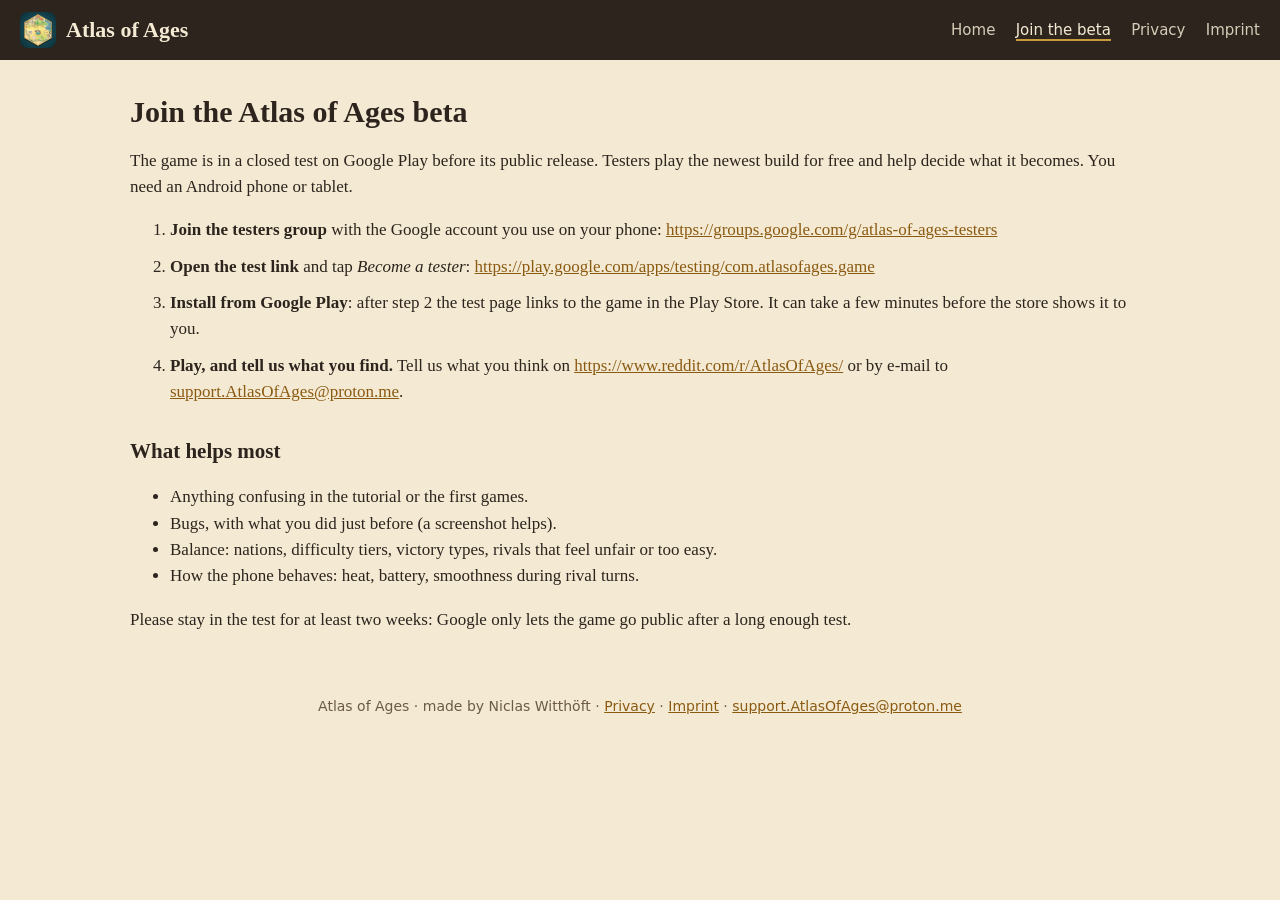
==== beta.html @ f2128bc7 "Add files via upload" ====
<!doctype html>
<html lang="en"><head><meta charset="utf-8"><meta name="viewport" content="width=device-width, initial-scale=1">
<title>Atlas of Ages beta</title><link rel="icon" href="img/icon.png"><link rel="stylesheet" href="style.css"></head>
<body><header><a class="brand" href="index.html"><img src="img/icon.png" alt="">Atlas of Ages</a><nav><a href="index.html">Home</a> <a href="beta.html" class=on>Join the beta</a> <a href="privacy.html">Privacy</a> <a href="imprint.html">Imprint</a></nav></header>
<main>
<section><h1>Join the Atlas of Ages beta</h1>
<p>The game is in a closed test on Google Play before its public release. Testers play the newest build for free
and help decide what it becomes. You need an Android phone or tablet.</p>
<ol class="steps">
<li><b>Join the testers group</b> with the Google account you use on your phone:
<a href="https://groups.google.com/g/atlas-of-ages-testers">https://groups.google.com/g/atlas-of-ages-testers</a></li>
<li><b>Open the test link</b> and tap <i>Become a tester</i>: <a href="https://play.google.com/apps/testing/com.atlasofages.game">https://play.google.com/apps/testing/com.atlasofages.game</a></li>
<li><b>Install from Google Play</b>: after step 2 the test page links to the game in the Play Store. It can take a
few minutes before the store shows it to you.</li>
<li><b>Play, and tell us what you find.</b> Tell us what you think on <a href="https://www.reddit.com/r/AtlasOfAges/">https://www.reddit.com/r/AtlasOfAges/</a> or by e-mail to <a href="mailto:support.AtlasOfAges@proton.me">support.AtlasOfAges@proton.me</a>.</li></ol>
<h2>What helps most</h2><ul>
<li>Anything confusing in the tutorial or the first games.</li>
<li>Bugs, with what you did just before (a screenshot helps).</li>
<li>Balance: nations, difficulty tiers, victory types, rivals that feel unfair or too easy.</li>
<li>How the phone behaves: heat, battery, smoothness during rival turns.</li></ul>
<p>Please stay in the test for at least two weeks: Google only lets the game go public after a long enough test.</p>
</section>
</main>
<footer>Atlas of Ages · made by Niclas Witthöft · <a href="privacy.html">Privacy</a> · <a href="imprint.html">Imprint</a> · <a href="mailto:support.AtlasOfAges@proton.me">support.AtlasOfAges@proton.me</a></footer>
</body></html>
---- style.css ----
:root{--paper:#f4ead3;--paper2:#e9dcbd;--ink:#2c241d;--soft:#6b5a48;--brass:#c89a3c;--leather:#2c241d}
*{box-sizing:border-box}body{margin:0;background:var(--paper);color:var(--ink);font:17px/1.55 Georgia,'Times New Roman',serif}
header{display:flex;flex-wrap:wrap;gap:12px;align-items:center;justify-content:space-between;padding:12px 20px;background:var(--leather)}
header a{color:#f4ead3;text-decoration:none}.brand{display:flex;align-items:center;gap:10px;font-size:22px;font-weight:bold}
.brand img{width:36px;height:36px;border-radius:8px}nav a{margin-left:16px;font-family:system-ui,sans-serif;font-size:15px;opacity:.85}
nav a.on,nav a:hover{opacity:1;border-bottom:2px solid var(--brass)}main{max-width:1060px;margin:0 auto;padding:24px 20px}
h1{font-size:30px;line-height:1.25;margin:.3em 0}h2{font-size:21px;margin:1.4em 0 .4em}a{color:#8a5a12}
.hero{text-align:center;padding:12px 0 8px}.hero p{max-width:720px;margin:10px auto 18px;color:var(--soft)}
.play{display:inline-block;background:var(--brass);color:var(--ink);padding:12px 22px;border-radius:10px;font:bold 17px system-ui,sans-serif;text-decoration:none;box-shadow:0 2px 0 #846124}
.banner{width:100%;border-radius:12px;margin:22px 0;box-shadow:0 3px 10px rgba(0,0,0,.25)}
.cols{display:grid;grid-template-columns:repeat(auto-fit,minmax(300px,1fr));gap:24px}
.cols>div{background:var(--paper2);border:1px solid #d4c39b;border-radius:12px;padding:6px 20px 14px}
.shots{display:grid;grid-template-columns:repeat(auto-fit,minmax(300px,1fr));gap:12px;margin:26px 0}
.shots img{width:100%;border-radius:8px;box-shadow:0 2px 6px rgba(0,0,0,.2)}.center{text-align:center}
.steps li{margin:10px 0}footer{text-align:center;padding:24px;color:var(--soft);font:14px system-ui,sans-serif}
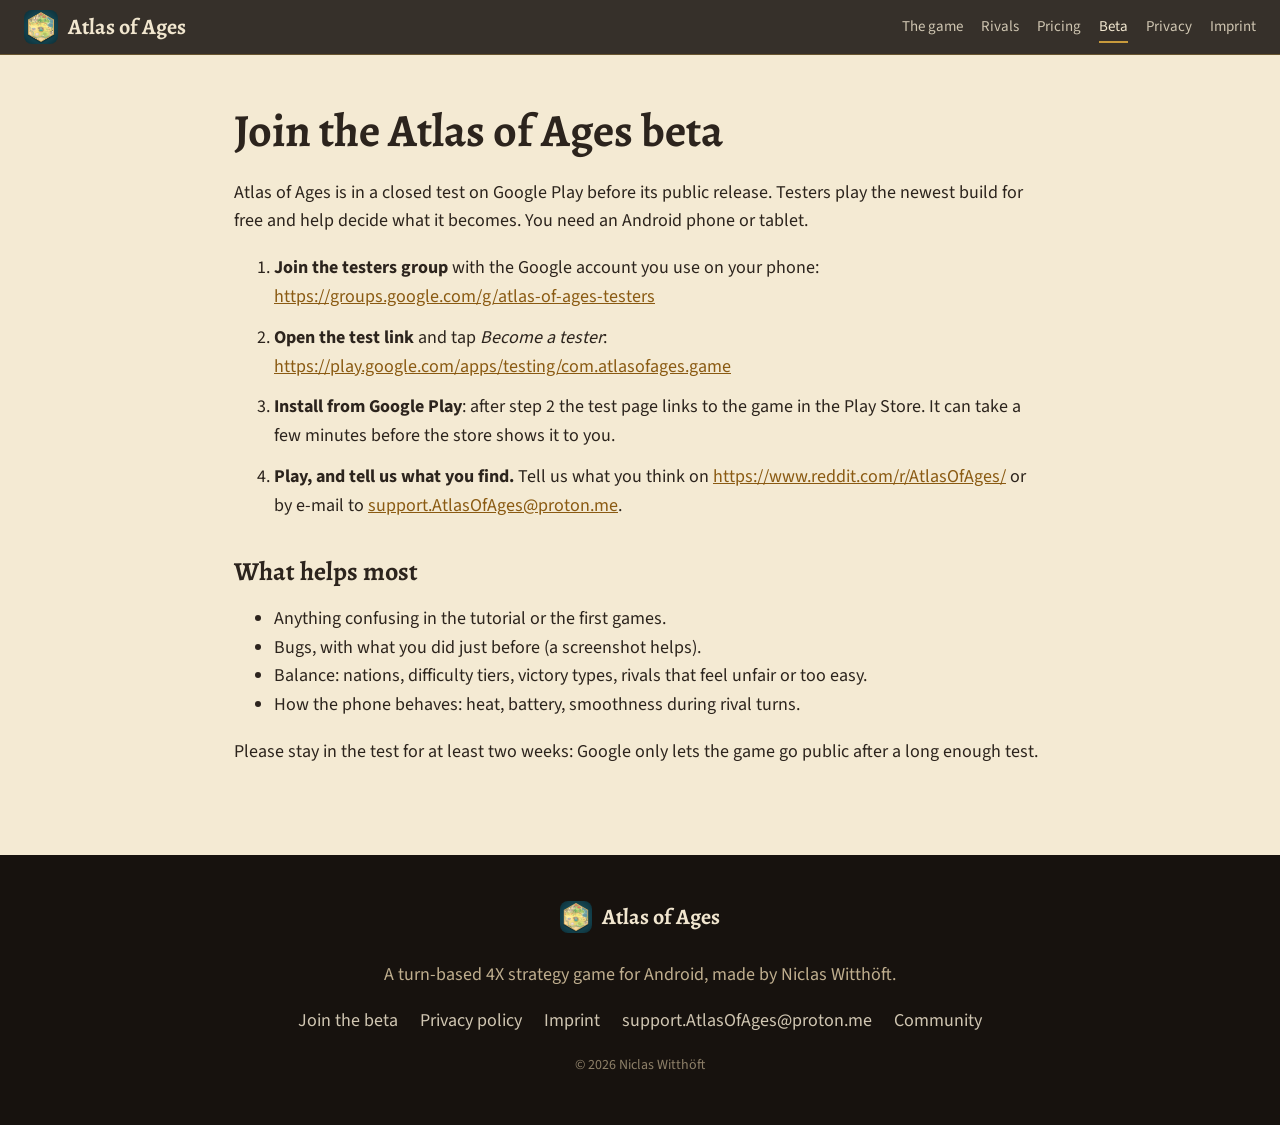
==== commit c670a7eb: "Add files via upload" ====
--- a/beta.html
+++ b/beta.html
@@ -1,25 +1,33 @@
 <!doctype html>
 <html lang="en"><head><meta charset="utf-8"><meta name="viewport" content="width=device-width, initial-scale=1">
-<title>Atlas of Ages beta</title><link rel="icon" href="img/icon.png"><link rel="stylesheet" href="style.css"></head>
-<body><header><a class="brand" href="index.html"><img src="img/icon.png" alt="">Atlas of Ages</a><nav><a href="index.html">Home</a> <a href="beta.html" class=on>Join the beta</a> <a href="privacy.html">Privacy</a> <a href="imprint.html">Imprint</a></nav></header>
-<main>
-<section><h1>Join the Atlas of Ages beta</h1>
-<p>The game is in a closed test on Google Play before its public release. Testers play the newest build for free
+<title>Join the Atlas of Ages beta</title><meta name="description" content="Atlas of Ages is a deep turn-based 4X strategy game for Android phones and tablets. Explore a new world every game, build great cities and lead your nation from its first settlement to the Information Era.">
+<meta property="og:type" content="website"><meta property="og:title" content="Join the Atlas of Ages beta">
+<meta property="og:description" content="Atlas of Ages is a deep turn-based 4X strategy game for Android phones and tablets. Explore a new world every game, build great cities and lead your nation from its first settlement to the Information Era."><meta property="og:image" content="https://niclaswitthoeft-aoa.github.io/atlas-of-ages/img/feature.png">
+<meta name="theme-color" content="#221b15">
+<link rel="icon" href="img/icon.png"><link rel="stylesheet" href="style.css"></head>
+<body class="sub">
+<header><a class="brand" href="index.html"><img src="img/icon.png" alt="">Atlas of Ages</a><nav><a href="index.html#features">The game</a><a href="index.html#rivals">Rivals</a><a href="index.html#pricing">Pricing</a><a href="beta.html" class=on>Beta</a><a href="privacy.html">Privacy</a><a href="imprint.html">Imprint</a></nav></header>
+
+<main class="page"><h1>Join the Atlas of Ages beta</h1>
+<p>Atlas of Ages is in a closed test on Google Play before its public release. Testers play the newest build for free
 and help decide what it becomes. You need an Android phone or tablet.</p>
 <ol class="steps">
 <li><b>Join the testers group</b> with the Google account you use on your phone:
-<a href="https://groups.google.com/g/atlas-of-ages-testers">https://groups.google.com/g/atlas-of-ages-testers</a></li>
-<li><b>Open the test link</b> and tap <i>Become a tester</i>: <a href="https://play.google.com/apps/testing/com.atlasofages.game">https://play.google.com/apps/testing/com.atlasofages.game</a></li>
+<a href="https://groups.google.com/g/atlas-of-ages-testers" target="_blank" rel="noopener noreferrer">https://groups.google.com/g/atlas-of-ages-testers</a></li>
+<li><b>Open the test link</b> and tap <i>Become a tester</i>: <a href="https://play.google.com/apps/testing/com.atlasofages.game" target="_blank" rel="noopener noreferrer">https://play.google.com/apps/testing/com.atlasofages.game</a></li>
 <li><b>Install from Google Play</b>: after step 2 the test page links to the game in the Play Store. It can take a
 few minutes before the store shows it to you.</li>
-<li><b>Play, and tell us what you find.</b> Tell us what you think on <a href="https://www.reddit.com/r/AtlasOfAges/">https://www.reddit.com/r/AtlasOfAges/</a> or by e-mail to <a href="mailto:support.AtlasOfAges@proton.me">support.AtlasOfAges@proton.me</a>.</li></ol>
+<li><b>Play, and tell us what you find.</b> Tell us what you think on <a href="https://www.reddit.com/r/AtlasOfAges/" target="_blank" rel="noopener noreferrer">https://www.reddit.com/r/AtlasOfAges/</a> or by e-mail to <a href="mailto:support.AtlasOfAges@proton.me">support.AtlasOfAges@proton.me</a>.</li></ol>
 <h2>What helps most</h2><ul>
 <li>Anything confusing in the tutorial or the first games.</li>
 <li>Bugs, with what you did just before (a screenshot helps).</li>
 <li>Balance: nations, difficulty tiers, victory types, rivals that feel unfair or too easy.</li>
 <li>How the phone behaves: heat, battery, smoothness during rival turns.</li></ul>
 <p>Please stay in the test for at least two weeks: Google only lets the game go public after a long enough test.</p>
-</section>
 </main>
-<footer>Atlas of Ages · made by Niclas Witthöft · <a href="privacy.html">Privacy</a> · <a href="imprint.html">Imprint</a> · <a href="mailto:support.AtlasOfAges@proton.me">support.AtlasOfAges@proton.me</a></footer>
+
+<footer><div class="foot"><div class="fbrand"><img src="img/icon.png" alt="">Atlas of Ages</div>
+<p>A turn-based 4X strategy game for Android, made by Niclas Witthöft.</p>
+<p class="flinks"><a href="beta.html">Join the beta</a><a href="privacy.html">Privacy policy</a><a href="imprint.html">Imprint</a><a href="mailto:support.AtlasOfAges@proton.me">support.AtlasOfAges@proton.me</a><a href="https://www.reddit.com/r/AtlasOfAges/" target="_blank" rel="noopener noreferrer">Community</a></p>
+<p class="copyright">© 2026 Niclas Witthöft</p></div></footer>
 </body></html>
--- a/style.css
+++ b/style.css
@@ -1,15 +1,86 @@
-:root{--paper:#f4ead3;--paper2:#e9dcbd;--ink:#2c241d;--soft:#6b5a48;--brass:#c89a3c;--leather:#2c241d}
-*{box-sizing:border-box}body{margin:0;background:var(--paper);color:var(--ink);font:17px/1.55 Georgia,'Times New Roman',serif}
-header{display:flex;flex-wrap:wrap;gap:12px;align-items:center;justify-content:space-between;padding:12px 20px;background:var(--leather)}
-header a{color:#f4ead3;text-decoration:none}.brand{display:flex;align-items:center;gap:10px;font-size:22px;font-weight:bold}
-.brand img{width:36px;height:36px;border-radius:8px}nav a{margin-left:16px;font-family:system-ui,sans-serif;font-size:15px;opacity:.85}
-nav a.on,nav a:hover{opacity:1;border-bottom:2px solid var(--brass)}main{max-width:1060px;margin:0 auto;padding:24px 20px}
-h1{font-size:30px;line-height:1.25;margin:.3em 0}h2{font-size:21px;margin:1.4em 0 .4em}a{color:#8a5a12}
-.hero{text-align:center;padding:12px 0 8px}.hero p{max-width:720px;margin:10px auto 18px;color:var(--soft)}
-.play{display:inline-block;background:var(--brass);color:var(--ink);padding:12px 22px;border-radius:10px;font:bold 17px system-ui,sans-serif;text-decoration:none;box-shadow:0 2px 0 #846124}
-.banner{width:100%;border-radius:12px;margin:22px 0;box-shadow:0 3px 10px rgba(0,0,0,.25)}
-.cols{display:grid;grid-template-columns:repeat(auto-fit,minmax(300px,1fr));gap:24px}
-.cols>div{background:var(--paper2);border:1px solid #d4c39b;border-radius:12px;padding:6px 20px 14px}
-.shots{display:grid;grid-template-columns:repeat(auto-fit,minmax(300px,1fr));gap:12px;margin:26px 0}
-.shots img{width:100%;border-radius:8px;box-shadow:0 2px 6px rgba(0,0,0,.2)}.center{text-align:center}
-.steps li{margin:10px 0}footer{text-align:center;padding:24px;color:var(--soft);font:14px system-ui,sans-serif}
+@font-face{font-family:Alegreya;src:url(fonts/Alegreya-VF.woff) format("woff");font-weight:400 900;font-display:swap}
+@font-face{font-family:"Source Sans 3";src:url(fonts/SourceSans3-VF.woff) format("woff");font-weight:200 900;font-display:swap}
+:root{--paper:#f4ead3;--paper2:#ebdfc2;--line:#d8c69c;--ink:#2c241d;--soft:#6b5a48;--brass:#c89a3c;--brass2:#e8c46e;--leather:#221b15;--night:#17120e;--cream:#f1e6cf}
+*{box-sizing:border-box}html{scroll-behavior:smooth}
+body{margin:0;background:var(--paper);color:var(--ink);font:18px/1.6 "Source Sans 3",system-ui,sans-serif}
+h1,h2,h3{font-family:Alegreya,Georgia,serif;line-height:1.15;margin:0 0 .45em}h2{font-size:clamp(28px,3.4vw,40px)}h3{font-size:22px}
+a{color:#8a5a12}img{display:block;max-width:100%}
+header{position:sticky;top:0;z-index:10;display:flex;flex-wrap:wrap;gap:8px 18px;align-items:center;justify-content:space-between;padding:10px 24px;background:rgba(23,18,14,.86);backdrop-filter:blur(8px);border-bottom:1px solid rgba(200,154,60,.35)}
+header a{color:var(--cream);text-decoration:none}.brand{display:flex;align-items:center;gap:10px;font:700 22px Alegreya,Georgia,serif}
+.brand img{width:34px;height:34px;border-radius:8px}nav{display:flex;flex-wrap:wrap;gap:4px 18px}nav a{font-size:15px;opacity:.82;padding:4px 0}
+nav a.on,nav a:hover{opacity:1;box-shadow:inset 0 -2px 0 var(--brass)}
+.inner{max-width:1120px;margin:0 auto;padding:0 24px}
+.kicker{font:700 13px "Source Sans 3",system-ui,sans-serif;letter-spacing:.16em;text-transform:uppercase;color:#a87a26;margin:0 0 10px}
+.button{display:inline-block;background:linear-gradient(#e2b964,#c89a3c);color:#2a1f12;padding:13px 26px;border-radius:12px;font:700 17px "Source Sans 3",system-ui,sans-serif;text-decoration:none;box-shadow:0 3px 0 #7d5a1f,0 8px 20px rgba(0,0,0,.25);transition:transform .15s}
+.button:hover{transform:translateY(-1px)}.button.big{font-size:19px;padding:15px 34px}
+.hero{min-height:88vh;display:flex;align-items:center;color:var(--cream);background:linear-gradient(90deg,rgba(18,13,9,.92) 0%,rgba(18,13,9,.72) 34%,rgba(18,13,9,.15) 68%,rgba(18,13,9,0) 100%),url(img/hero.jpg) center/cover no-repeat;padding:70px 0 60px}
+.hero .inner{width:100%}.hero h1{font-size:clamp(52px,8vw,96px);font-weight:700;text-shadow:0 3px 12px rgba(0,0,0,.55);margin:0}
+.hero .kicker{color:var(--brass2)}.rule{width:min(340px,60%);height:2px;background:var(--brass);margin:14px 0 18px}
+.tagline{font:italic 400 clamp(22px,2.6vw,30px) Alegreya,Georgia,serif;margin:0 0 16px}.lead{max-width:560px;font-size:19px;color:#e7dac0;margin:0 0 28px}
+.fine{font-size:14px;color:#cbbd9f;margin:16px 0 0}
+.stats{display:grid;grid-template-columns:repeat(5,1fr);background:var(--leather);color:var(--cream);border-top:1px solid #3b2f22;border-bottom:1px solid #3b2f22}
+.stats div{text-align:center;padding:22px 8px;font-size:15px;letter-spacing:.04em;text-transform:uppercase;color:#cbbd9f}
+.stats b{display:block;font:700 40px Alegreya,Georgia,serif;color:var(--brass2);letter-spacing:0;text-transform:none}
+.feature{max-width:1180px;margin:0 auto;padding:80px 24px;display:grid;grid-template-columns:1.25fr 1fr;gap:56px;align-items:center}
+.feature.flip figure{order:2}.feature figure{margin:0}.feature img{border-radius:14px;box-shadow:0 18px 40px rgba(40,28,15,.28)}
+.feature .copy p{color:#4a3d30}.feature+.feature{padding-top:20px}
+.rivals{background:var(--night);color:var(--cream);padding:0 0 80px;margin-top:40px}
+.rivals .band{position:relative;max-height:440px;overflow:hidden}.rivals .band img{width:100%;height:440px;object-fit:cover;opacity:.9}
+.rivals .band::after{content:"";position:absolute;inset:0;background:linear-gradient(rgba(23,18,14,.1),rgba(23,18,14,.55) 60%,var(--night))}
+.rivals .inner{margin-top:-120px;position:relative}.rivals .kicker{color:var(--brass2)}.rivals .intro{max-width:760px;font-size:19px;color:#dcccad}
+.cards{display:grid;grid-template-columns:repeat(2,1fr);gap:20px;margin:40px 0 0}
+.cards div{background:#221b15;border:1px solid #3d3023;border-top:3px solid var(--brass);border-radius:12px;padding:24px 28px 10px}
+.cards p{color:#cdbd9e;font-size:17px}
+.wide{margin:40px 0 0;position:relative}.wide img{width:100%;border-radius:16px;box-shadow:0 18px 44px rgba(0,0,0,.45)}
+.wide figcaption{position:absolute;left:22px;bottom:16px;color:#fff;font:italic 600 21px Alegreya,Georgia,serif;text-shadow:0 2px 10px rgba(0,0,0,.8)}
+.built{margin-top:90px}.built h2,.ladder h2{color:var(--cream)}
+.steps4{list-style:none;padding:0;margin:34px 0 0;display:grid;grid-template-columns:repeat(4,1fr);gap:28px;position:relative}
+.steps4::before{content:"";position:absolute;left:24px;right:24px;top:23px;height:2px;background:linear-gradient(90deg,var(--brass),rgba(200,154,60,.25))}
+.steps4 li{position:relative}.steps4 h3{margin:16px 0 8px;color:var(--brass2)}.steps4 p{color:#cdbd9e;font-size:16.5px;margin:0}
+.n{display:inline-grid;place-items:center;width:48px;height:48px;border-radius:50%;background:var(--night);border:2px solid var(--brass);color:var(--brass2);font:700 22px Alegreya,Georgia,serif;position:relative}
+.proof{display:grid;grid-template-columns:1fr 1.3fr;gap:40px;align-items:center;margin-top:56px;padding:34px 38px;background:#211a14;border:1px solid #3d3023;border-radius:16px}
+.proof blockquote{margin:0;font:italic 400 clamp(21px,2.2vw,26px)/1.4 Alegreya,Georgia,serif;color:var(--cream);border-left:3px solid var(--brass);padding-left:22px}
+.figures{list-style:none;padding:0;margin:0;display:grid;grid-template-columns:1fr 1fr;gap:22px 28px}
+.figures li{color:#bfae8e;font-size:15.5px;line-height:1.45}.figures b{display:block;font:700 42px/1.1 Alegreya,Georgia,serif;color:var(--brass2)}
+.ladder{margin-top:90px}.ladder .cols{display:grid;grid-template-columns:1fr 1fr;gap:24px;margin-top:30px}
+.ladder .cols>div{background:#211a14;border:1px solid #3d3023;border-radius:16px;padding:24px 26px 12px}
+.ladder .cols>div.edge{background:linear-gradient(#2e1915,#211612);border-color:#6b3427}
+.ladder h3{font-size:20px;color:var(--brass2)}.ladder .edge h3{color:#ec9a7c}
+.ladder ol{list-style:none;padding:0;margin:14px 0 0}.ladder li{display:flex;gap:16px;align-items:flex-start;padding:12px 0;border-top:1px solid rgba(255,255,255,.07)}
+.ladder li .n{flex:none;width:40px;height:40px;font-size:19px}.ladder .edge li .n{border-color:#c2563c;color:#ec9a7c}
+.ladder li div{color:#cdbd9e;font-size:16px;line-height:1.45}.ladder li b{display:block;color:var(--cream);font:700 19px Alegreya,Georgia,serif;margin-bottom:2px}
+.soft2{color:#bfae8e;font-size:15px;margin:10px 0 8px}
+.atmos{padding:80px 0 40px;text-align:center}.atmos p{max-width:720px;margin:0 auto;color:var(--soft)}
+.pair{display:grid;grid-template-columns:1fr 1fr;gap:18px;margin-top:34px}.pair figure{margin:0;position:relative}
+.pair img{border-radius:14px;box-shadow:0 14px 30px rgba(40,28,15,.25)}
+.pair figcaption{position:absolute;left:16px;bottom:14px;color:#fff;font:italic 600 20px Alegreya,Georgia,serif;text-shadow:0 2px 8px rgba(0,0,0,.7)}
+.lists .inner{display:grid;grid-template-columns:repeat(auto-fit,minmax(300px,1fr));gap:22px;padding-top:40px;padding-bottom:20px}
+.card{background:var(--paper2);border:1px solid var(--line);border-radius:14px;padding:26px 28px 18px}.card h2{font-size:28px}
+.list{list-style:none;padding:0;margin:.6em 0}.list li{display:flex;justify-content:space-between;gap:14px;padding:9px 0;border-bottom:1px solid var(--line)}
+.list li:last-child{border-bottom:none}.list span{color:var(--soft);text-align:right}
+.list.vic li{display:grid;grid-template-columns:118px 1fr}.list.vic span{text-align:left}.soft{color:var(--soft)}
+.chips{list-style:none;padding:0;display:flex;flex-wrap:wrap;gap:8px;margin:18px 0 0}.chips li{background:var(--leather);color:var(--cream);border-radius:999px;padding:6px 14px;font-size:14px}
+.gallery{background:var(--paper2);padding:70px 0;border-top:1px solid var(--line);border-bottom:1px solid var(--line)}.gallery h2{text-align:center}
+.gallery .grid{display:grid;grid-template-columns:repeat(auto-fit,minmax(300px,1fr));gap:22px;margin-top:26px}
+.gallery figure{margin:0}.gallery img{border-radius:10px;box-shadow:0 10px 24px rgba(40,28,15,.22)}
+.gallery figcaption{margin-top:10px;font-size:15.5px;color:var(--soft)}.gallery figcaption b{display:block;color:var(--ink);font:700 19px Alegreya,Georgia,serif}
+.pricing{padding:80px 0 60px;text-align:center}.tiers{display:grid;grid-template-columns:repeat(auto-fit,minmax(280px,1fr));gap:22px;text-align:left;margin:28px auto 18px;max-width:900px}
+.tiers>div{background:var(--paper2);border:1px solid var(--line);border-radius:14px;padding:22px 28px 14px}.tiers ul{padding-left:20px}.tiers li{margin:8px 0}
+.tiers .full{border:2px solid var(--brass);background:#efe0b9;box-shadow:0 12px 30px rgba(120,85,30,.18)}
+.closing{background:linear-gradient(rgba(18,13,9,.72),rgba(18,13,9,.82)),url(img/cta.jpg) center/cover;color:var(--cream);text-align:center;padding:100px 0}
+.closing p{max-width:620px;margin:0 auto 28px;color:#dccdae;font-size:19px}
+footer{background:var(--night);color:#bfae8e;padding:46px 0 34px}.foot{max-width:1120px;margin:0 auto;padding:0 24px;text-align:center}
+.fbrand{display:inline-flex;align-items:center;gap:10px;font:700 22px Alegreya,Georgia,serif;color:var(--cream)}.fbrand img{width:32px;height:32px;border-radius:8px}
+.flinks{display:flex;flex-wrap:wrap;justify-content:center;gap:6px 22px}.flinks a{color:var(--cream);text-decoration:none;opacity:.85}.flinks a:hover{opacity:1;text-decoration:underline}
+.copyright{font-size:14px;opacity:.7}
+.page{max-width:860px;margin:0 auto;padding:50px 24px 70px}.page h1{font-size:clamp(34px,4vw,46px)}.page h2{font-size:26px;margin-top:1.4em}
+.steps li{margin:12px 0}
+@media (max-width:900px){.feature{grid-template-columns:1fr;gap:26px;padding:56px 24px}.feature.flip figure{order:0}
+.stats{grid-template-columns:repeat(3,1fr)}.cards,.ladder .cols,.proof{grid-template-columns:1fr}
+.steps4{grid-template-columns:1fr 1fr;gap:34px 28px}.steps4::before{display:none}}
+@media (max-width:600px){body{font-size:17px}header{padding:8px 16px}nav{gap:2px 14px}nav a{font-size:14px}
+.hero{min-height:auto;padding:70px 0 54px;background:linear-gradient(rgba(18,13,9,.48),rgba(18,13,9,.8)),url(img/hero.jpg) 60% center/cover no-repeat}
+.stats div:last-child{grid-column:1/-1}.list.vic li{display:flex}.wide figcaption{font-size:17px;left:14px;bottom:10px}
+.stats{grid-template-columns:repeat(2,1fr)}.pair{grid-template-columns:1fr}.list li{flex-direction:column;gap:2px}.list span{text-align:left}
+.rivals .inner{margin-top:-60px}.rivals .band img{height:260px}.steps4{grid-template-columns:1fr}
+.proof{padding:26px 22px}.figures b{font-size:36px}.built,.ladder{margin-top:64px}}
